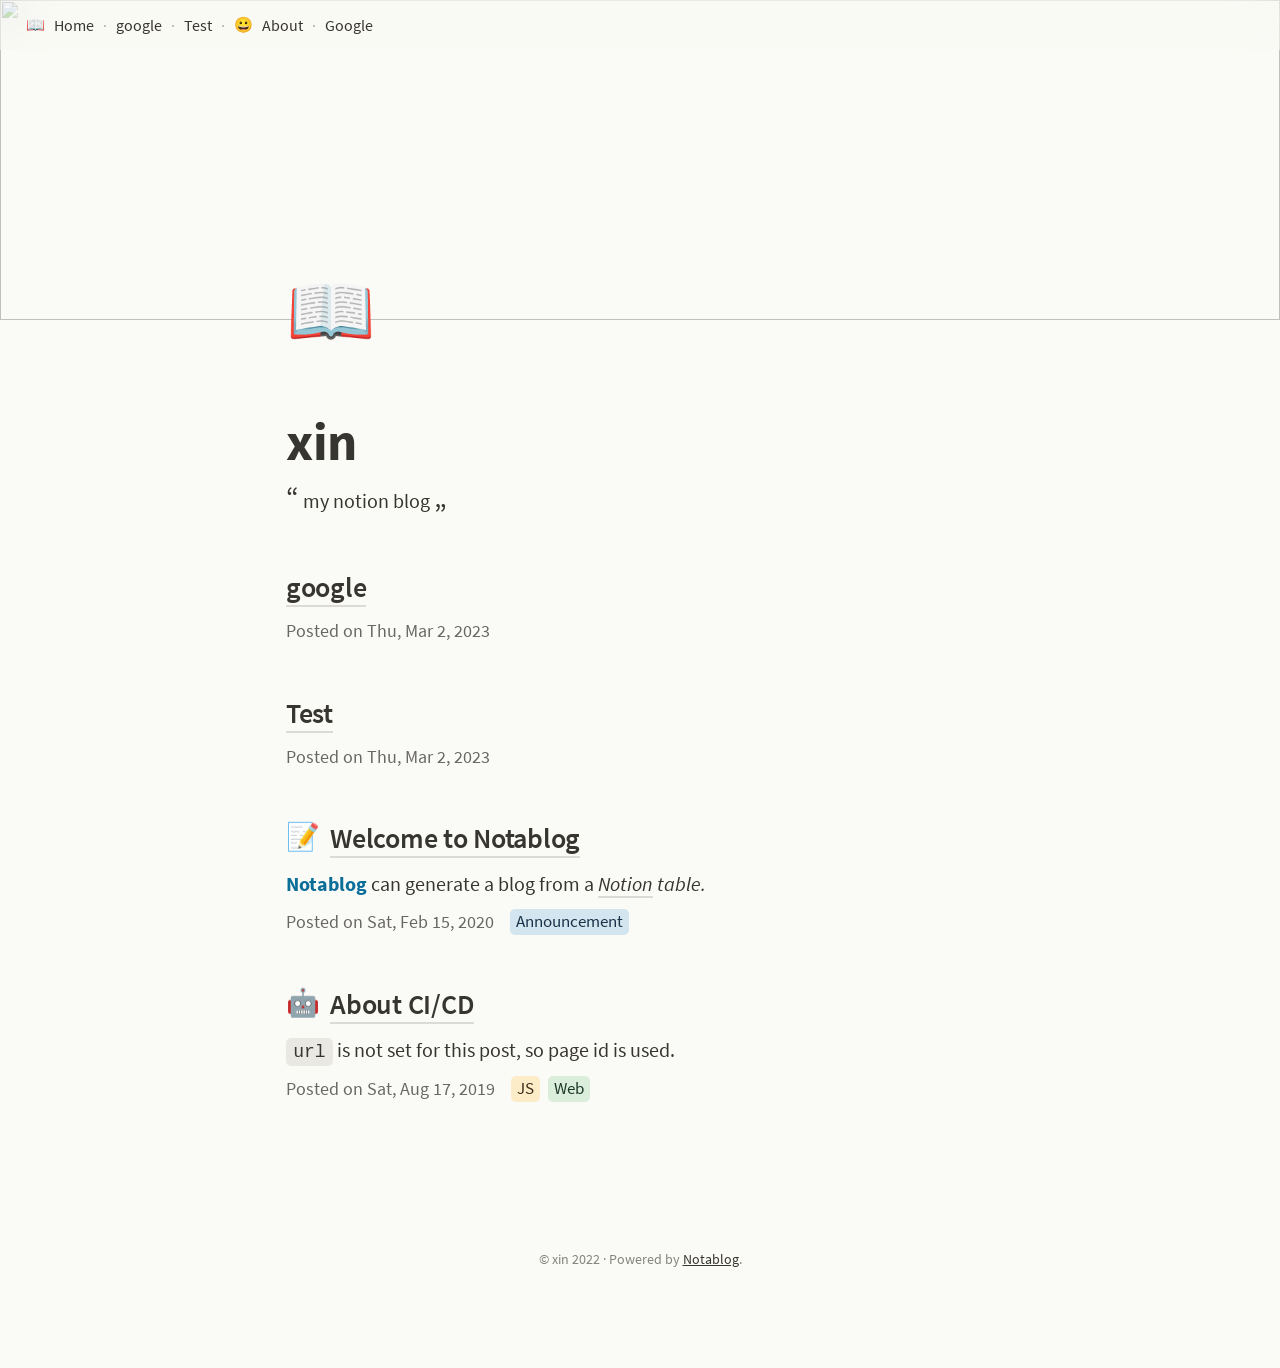
==== index.html @ 2f3b9743 "Deploying to doc from @ luoxin971/notion-blog@f6cb4834f6f0a64272f8cf58c972945c6e246089 🚀" ====
<!DOCTYPE html>
<html lang="en">

<head>
  <meta charset="utf-8">
<meta name="viewport" content="width=device-width, initial-scale=1.0">
<!-- iOS Safari -->
<meta name="apple-mobile-web-app-capable" content="yes">
<meta name="apple-mobile-web-app-status-bar-style" content="black-translucent">
<!-- Chrome, Firefox OS and Opera Status Bar Color -->
<meta name="theme-color" content="#FFFFFF">
<link rel="stylesheet" type="text/css" href="https://cdnjs.cloudflare.com/ajax/libs/KaTeX/0.11.1/katex.min.css">
<link rel="stylesheet" type="text/css"
  href="https://cdnjs.cloudflare.com/ajax/libs/prism/1.19.0/themes/prism.min.css">
<link rel="stylesheet" type="text/css" href="css/SourceSansPro.css">
<link rel="stylesheet" type="text/css" href="css/theme.css">
<link rel="stylesheet" type="text/css" href="css/notablog.css">
<!-- Favicon -->

  <link rel="shortcut icon" href="data:image/svg+xml,&lt;svg xmlns=%22http://www.w3.org/2000/svg%22 viewBox=%220 0 100 100%22&gt;&lt;text text-anchor=%22middle%22 dominant-baseline=%22middle%22 x=%2250%22 y=%2255%22 font-size=%2280%22&gt;📖&lt;/text&gt;&lt;/svg&gt;">

<style>
  :root {
    font-size: 20px;
  }
</style>
  <title>xin</title>
  <meta property="og:type" content="blog">
  <meta property="og:title" content="xin">
  
    <meta name="description" content="my notion blog">
    <meta property="og:description" content="my notion blog">
  
  
    <meta property="og:image" content="data:image/svg+xml,&lt;svg xmlns=%22http://www.w3.org/2000/svg%22 viewBox=%220 0 100 100%22&gt;&lt;text text-anchor=%22middle%22 dominant-baseline=%22middle%22 x=%2250%22 y=%2255%22 font-size=%2280%22&gt;📖&lt;/text&gt;&lt;/svg&gt;">
  
</head>

<body>
  <nav class="Navbar">
  <a href="index.html">
    <div class="Navbar__Btn">
      
        <span><img class="inline-img-icon" src="data:image/svg+xml,&lt;svg xmlns=%22http://www.w3.org/2000/svg%22 viewBox=%220 0 100 100%22&gt;&lt;text text-anchor=%22middle%22 dominant-baseline=%22middle%22 x=%2250%22 y=%2255%22 font-size=%2280%22&gt;📖&lt;/text&gt;&lt;/svg&gt;"></span>&nbsp;
      
      <span>Home</span>
    </div>
  </a>
  
    
      <span class="Navbar__Delim">&centerdot;</span>
      <a href="https:google.com.html">
        <div class="Navbar__Btn">
          
          <span>google</span>
        </div>
      </a>
    
  
    
      <span class="Navbar__Delim">&centerdot;</span>
      <a href="abc.html">
        <div class="Navbar__Btn">
          
          <span>Test</span>
        </div>
      </a>
    
  
    
  
    
  
    
      <span class="Navbar__Delim">&centerdot;</span>
      <a href="about.html">
        <div class="Navbar__Btn">
          
            <span><img class="inline-img-icon" src="data:image/svg+xml,&lt;svg xmlns=%22http://www.w3.org/2000/svg%22 viewBox=%220 0 100 100%22&gt;&lt;text text-anchor=%22middle%22 dominant-baseline=%22middle%22 x=%2250%22 y=%2255%22 font-size=%2280%22&gt;😀&lt;/text&gt;&lt;/svg&gt;"></span>&nbsp;
          
          <span>About</span>
        </div>
      </a>
    
  
    
  
  <span class="Navbar__Delim">&centerdot;</span>
  <a href="https://google.com">
    <div class="Navbar__Btn">
      <span>Google</span>
    </div>
  </a>
  
    
  
    
  
    
  
    
  
    
  
    
  
</nav>

  <header class="Header">
    
      <div class="Header__Cover">
        <img src="https://www.notion.so/images/page-cover/solid_beige.png">
      </div>
    
    <div class="Header__Spacer ">
    </div>
    
      <div class="Header__Icon">
        <span><img class="inline-img-icon" src="data:image/svg+xml,&lt;svg xmlns=%22http://www.w3.org/2000/svg%22 viewBox=%220 0 100 100%22&gt;&lt;text text-anchor=%22middle%22 dominant-baseline=%22middle%22 x=%2250%22 y=%2255%22 font-size=%2280%22&gt;📖&lt;/text&gt;&lt;/svg&gt;"></span>
      </div>
    
    <h1 class="Header__Title">xin</h1>
    
      <div class="Header__Desc">
        <span class="Header__DescBigQuoteMark">&ldquo;</span>
        <span class="SemanticStringArray"><span class="SemanticString">my notion blog</span></span>
        <span class="Header__DescBigQuoteMark">&bdquo;</span>
      </div>
    
  </header>
  <article class="ArticleList">

  <article class="Article">
    <h3 class="Article__Title">
      
      <a href="https:google.com.html">
        google
      </a>
    </h3>
    
    <div class="DateTagBar">
      
        <span class="DateTagBar__Item DateTagBar__Date">Posted on Thu, Mar 2, 2023</span>
      
      
    </div>
  </article>

  <article class="Article">
    <h3 class="Article__Title">
      
      <a href="abc.html">
        Test
      </a>
    </h3>
    
    <div class="DateTagBar">
      
        <span class="DateTagBar__Item DateTagBar__Date">Posted on Thu, Mar 2, 2023</span>
      
      
    </div>
  </article>

  <article class="Article">
    <h3 class="Article__Title">
      
        <span><img class="inline-img-icon" src="data:image/svg+xml,&lt;svg xmlns=%22http://www.w3.org/2000/svg%22 viewBox=%220 0 100 100%22&gt;&lt;text text-anchor=%22middle%22 dominant-baseline=%22middle%22 x=%2250%22 y=%2255%22 font-size=%2280%22&gt;📝&lt;/text&gt;&lt;/svg&gt;"></span>
      
      <a href="welcome.html">
        Welcome to Notablog
      </a>
    </h3>
    
      <p class="Article__Desc">
        <span class="SemanticStringArray"><span class="SemanticString"><mark class="SemanticString__Fragment SemanticString__Fragment--HighlightedColor SemanticString__Fragment--ColorBlue"><strong class="SemanticString__Fragment SemanticString__Fragment--Bold">Notablog</strong></mark></span><span class="SemanticString"> can generate a blog from a </span><span class="SemanticString"><a class="SemanticString__Fragment SemanticString__Fragment--Link" href="https://www.notion.so/"><em class="SemanticString__Fragment SemanticString__Fragment--Italic">Notion</em></a></span><span class="SemanticString"><em class="SemanticString__Fragment SemanticString__Fragment--Italic"> table.</em></span></span>
      </p>
    
    <div class="DateTagBar">
      
        <span class="DateTagBar__Item DateTagBar__Date">Posted on Sat, Feb 15, 2020</span>
      
      
        <span class="DateTagBar__Item DateTagBar__Tag DateTagBar__Tag--blue">
          <a href="tag/Announcement.html">Announcement</a>
        </span>
      
    </div>
  </article>

  <article class="Article">
    <h3 class="Article__Title">
      
        <span><img class="inline-img-icon" src="data:image/svg+xml,&lt;svg xmlns=%22http://www.w3.org/2000/svg%22 viewBox=%220 0 100 100%22&gt;&lt;text text-anchor=%22middle%22 dominant-baseline=%22middle%22 x=%2250%22 y=%2255%22 font-size=%2280%22&gt;🤖&lt;/text&gt;&lt;/svg&gt;"></span>
      
      <a href="about-ci-cd-9605d4.html">
        About CI/CD
      </a>
    </h3>
    
      <p class="Article__Desc">
        <span class="SemanticStringArray"><span class="SemanticString"><code class="SemanticString__Fragment SemanticString__Fragment--Code">url</code></span><span class="SemanticString"> is not set for this post, so page id is used.</span></span>
      </p>
    
    <div class="DateTagBar">
      
        <span class="DateTagBar__Item DateTagBar__Date">Posted on Sat, Aug 17, 2019</span>
      
      
        <span class="DateTagBar__Item DateTagBar__Tag DateTagBar__Tag--yellow">
          <a href="tag/JS.html">JS</a>
        </span>
      
        <span class="DateTagBar__Item DateTagBar__Tag DateTagBar__Tag--green">
          <a href="tag/Web.html">Web</a>
        </span>
      
    </div>
  </article>

</article>
  <footer class="Footer">
  <div>&copy; xin 2022</div>
  <div>&centerdot;</div>
  <div>Powered by <a href="https://github.com/dragonman225/notablog" target="_blank"
      rel="noopener noreferrer">Notablog</a>.
  </div>
</footer>
</body>

</html>
---- css/SourceSansPro.css ----
/* source-sans-pro-regular - latin */
@font-face {
  font-family: 'Source Sans Pro';
  font-style: normal;
  font-weight: 400;
  src: local('Source Sans Pro Regular'), local('SourceSansPro-Regular'),
       url('../fonts/source-sans-pro-v13-latin-regular.woff2') format('woff2'), /* Chrome 26+, Opera 23+, Firefox 39+ */
       url('../fonts/source-sans-pro-v13-latin-regular.woff') format('woff'); /* Chrome 6+, Firefox 3.6+, IE 9+, Safari 5.1+ */
}
/* source-sans-pro-600 - latin */
@font-face {
  font-family: 'Source Sans Pro';
  font-style: normal;
  font-weight: 600;
  src: local('Source Sans Pro SemiBold'), local('SourceSansPro-SemiBold'),
       url('../fonts/source-sans-pro-v13-latin-600.woff2') format('woff2'), /* Chrome 26+, Opera 23+, Firefox 39+ */
       url('../fonts/source-sans-pro-v13-latin-600.woff') format('woff'); /* Chrome 6+, Firefox 3.6+, IE 9+, Safari 5.1+ */
}
/* source-sans-pro-600italic - latin */
@font-face {
  font-family: 'Source Sans Pro';
  font-style: italic;
  font-weight: 600;
  src: local('Source Sans Pro SemiBold Italic'), local('SourceSansPro-SemiBoldItalic'),
       url('../fonts/source-sans-pro-v13-latin-600italic.woff2') format('woff2'), /* Chrome 26+, Opera 23+, Firefox 39+ */
       url('../fonts/source-sans-pro-v13-latin-600italic.woff') format('woff'); /* Chrome 6+, Firefox 3.6+, IE 9+, Safari 5.1+ */
}
/* source-sans-pro-italic - latin */
@font-face {
  font-family: 'Source Sans Pro';
  font-style: italic;
  font-weight: 400;
  src: local('Source Sans Pro Italic'), local('SourceSansPro-Italic'),
       url('../fonts/source-sans-pro-v13-latin-italic.woff2') format('woff2'), /* Chrome 26+, Opera 23+, Firefox 39+ */
       url('../fonts/source-sans-pro-v13-latin-italic.woff') format('woff'); /* Chrome 6+, Firefox 3.6+, IE 9+, Safari 5.1+ */
}
/* source-sans-pro-700 - latin */
@font-face {
  font-family: 'Source Sans Pro';
  font-style: normal;
  font-weight: 700;
  src: local('Source Sans Pro Bold'), local('SourceSansPro-Bold'),
       url('../fonts/source-sans-pro-v13-latin-700.woff2') format('woff2'), /* Chrome 26+, Opera 23+, Firefox 39+ */
       url('../fonts/source-sans-pro-v13-latin-700.woff') format('woff'); /* Chrome 6+, Firefox 3.6+, IE 9+, Safari 5.1+ */
}
/* source-sans-pro-700italic - latin */
@font-face {
  font-family: 'Source Sans Pro';
  font-style: italic;
  font-weight: 700;
  src: local('Source Sans Pro Bold Italic'), local('SourceSansPro-BoldItalic'),
       url('../fonts/source-sans-pro-v13-latin-700italic.woff2') format('woff2'), /* Chrome 26+, Opera 23+, Firefox 39+ */
       url('../fonts/source-sans-pro-v13-latin-700italic.woff') format('woff'); /* Chrome 6+, Firefox 3.6+, IE 9+, Safari 5.1+ */
}
---- css/theme.css ----
/* Primitives */

* {
  box-sizing: border-box;
}

*::selection {
  background: rgba(45, 170, 219, 0.3);
}

:root {
  --color-text-default: rgb(55, 53, 47);
  --color-text-default-light: rgba(55, 53, 47, 0.6);
  --color-text-gray: rgb(155, 154, 151);
  --color-text-brown: rgb(100, 71, 58);
  --color-text-orange: rgb(217, 115, 13);
  --color-text-yellow: rgb(223, 171, 1);
  --color-text-green: rgb(15, 123, 108);
  --color-text-blue: rgb(11, 110, 153);
  --color-text-purple: rgb(105, 64, 165);
  --color-text-pink: rgb(173, 26, 114);
  --color-text-red: rgb(224, 62, 62);
  --color-bg-default: rgb(255, 255, 255);
  --color-bg-gray: rgb(235, 236, 237);
  --color-bg-gray-light: rgba(235, 236, 237, 0.3);
  --color-bg-brown: rgb(233, 229, 227);
  --color-bg-brown-light: rgba(233, 229, 227, 0.3);
  --color-bg-orange: rgb(250, 235, 221);
  --color-bg-orange-light: rgba(250, 235, 221, 0.3);
  --color-bg-yellow: rgb(251, 243, 219);
  --color-bg-yellow-light: rgba(251, 243, 219, 0.3);
  --color-bg-green: rgb(221, 237, 234);
  --color-bg-green-light: rgba(221, 237, 234, 0.3);
  --color-bg-blue: rgb(221, 235, 241);
  --color-bg-blue-light: rgba(221, 235, 241, 0.3);
  --color-bg-purple: rgb(234, 228, 242);
  --color-bg-purple-light: rgba(234, 228, 242, 0.3);
  --color-bg-pink: rgb(244, 223, 235);
  --color-bg-pink-light: rgba(244, 223, 235, 0.3);
  --color-bg-red: rgb(251, 228, 228);
  --color-bg-red-light: rgba(251, 228, 228, 0.3);
  --color-pill-default: rgba(206, 205, 202, 0.5);
  --color-pill-gray: rgba(155, 154, 151, 0.4);
  --color-pill-brown: rgba(140, 46, 0, 0.2);
  --color-pill-orange: rgba(245, 93, 0, 0.2);
  --color-pill-yellow: rgba(233, 168, 0, 0.2);
  --color-pill-green: rgba(0, 135, 107, 0.2);
  --color-pill-blue: rgba(0, 120, 223, 0.2);
  --color-pill-purple: rgba(103, 36, 222, 0.2);
  --color-pill-pink: rgba(221, 0, 129, 0.2);
  --color-pill-red: rgba(255, 0, 26, 0.2);
  --color-ui-hover-bg: rgba(55, 53, 47, 0.08);
  --column-spacing: 46px;
}

body {
  color: var(--color-text-default);
  fill: currentColor;
  font-family: 'Source Sans Pro', -apple-system, 'BlinkMacSystemFont',
    'Segoe UI', 'Roboto', 'Helvetica Neue', 'Arial', 'Noto Sans', sans-serif,
    'Apple Color Emoji', 'Segoe UI Emoji', 'Segoe UI Symbol', 'Noto Color Emoji';
  margin: 0;
}

code {
  /* Use monospace before Courier so font looks better on Android Chrome. */
  font-family: 'SFMono-Regular', Consolas, 'Liberation Mono', Menlo, monospace,
    Courier;
}

p {
  margin: 0;
}

/* Anchor */

.Anchor {
  color: inherit;
  text-decoration: none;
  padding-right: 4px;
  margin-left: -20px;
  visibility: hidden;
}

/* Audio */

.Audio {
  width: 100%;
}

/* Bookmark */

.Bookmark {
  margin: 4px 0;
  border: 1px solid rgba(55, 53, 47, 0.16);
  border-radius: 5px;
  padding: 12px 14px 14px;
  transition: background 120ms ease-in 0s;
}

.Bookmark:hover {
  background: var(--color-ui-hover-bg);
}

.Bookmark > a {
  color: inherit;
  text-decoration: none;
}

.Bookmark__Title {
  margin: 0;
  margin-bottom: 2px;
  font-size: 0.875rem;
  font-weight: normal;
  white-space: nowrap;
  overflow: hidden;
  text-overflow: ellipsis;
}

.Bookmark__Desc {
  margin: 0;
  font-size: 0.75rem;
  line-height: 1rem;
  opacity: 0.6;
  height: 2rem;
  overflow: hidden;
}

.Bookmark__Link {
  margin: 0;
  margin-top: 6px;
  font-size: 0.75rem;
  line-height: 1rem;
  white-space: nowrap;
  overflow: hidden;
  text-overflow: ellipsis;
}

/* BulletedList */

.BulletedListWrapper {
  margin: 2px 0;
  padding-left: calc(1.5em + 4px);
  line-height: 1.5;
  list-style-type: disc;
}

.BulletedList {
  margin: 2px 0;
  padding-top: 3px;
  padding-bottom: 3px;
}

/* Callout */

.Callout {
  display: flex;
  border-radius: 5px;
  padding: 16px 16px 16px 12px;
  margin: 4px 0;
  background: var(--color-bg-gray-light);
}

.Callout__Icon {
  width: 1.5em;
  line-height: 1.5em;
}

.Callout__Content {
  margin-left: 8px;
}

/* Code */

pre.Code {
  border-radius: 5px;
  background-color: rgb(247, 246, 243);
  margin: 10px 0;
  padding: 26px 16px;
  overflow: auto;
}

pre.Code code {
  background-color: rgb(247, 246, 243);
  color: rgb(55, 53, 47);
  font-size: 0.9em;
  line-height: 1.4;
  padding: 0;
  word-wrap: break-word;
  tab-size: 2;
}

.Code.Code--NoWrap .SemanticString {
  white-space: pre;
}

/* Collection */

.CollectionInline > h3 {
  line-height: 1.75;
  font-size: 1.25rem;
  font-weight: 700;
  margin-top: 0.5rem;
  margin-bottom: 1px;
  padding: 3px 2px;
}

.CollectionInline > h3:hover > .Anchor {
  visibility: visible;
}

.Table {
  overflow-x: auto;
}

.Table > table {
  width: 100%;
  font-size: 0.875rem;
  /* No double border */
  border-collapse: collapse;
  /* Force the table respects widths set on <th> */
  table-layout: fixed;
  /* Make space between table and scrollbar */
  margin-bottom: 10px;
}

.Table > table td,
.Table > table th {
  /* For <th> and unknown <td> */
  padding: 0 8px;
  height: 2rem;
  border: 1px solid rgba(55, 53, 47, 0.09);
  overflow: hidden;
  word-break: break-word;
}

.Table > table td:first-child,
.Table > table th:first-child {
  border-left: none;
}

.Table > table td:last-child,
.Table > table th:last-child {
  border-right: none;
}

.Table > table th {
  text-align: left;
  font-weight: normal;
  color: var(--color-text-default-light);
  /* Default width, which may be overridden by inline style attr. */
  width: 200px;
}

.Table__CellTitle > a {
  color: inherit;
  text-decoration: none;
  border-bottom: 2px solid hsl(45, 8%, 85%);
}

.Table__CellTitle > a:hover {
  border-bottom: 2px solid hsl(45, 8%, 55%);
}

.Table__CellText {
  padding: 6px 8px;
  line-height: 1.5;
}

.Table__CellSelect {
  /* 3px + 3px (margin of span) = 6px (desired) */
  padding: 3px 8px;
}

.Table__CellCheckbox {
  padding: 6px 8px;
}

.Table__CellCheckbox > div {
  display: flex;
  align-items: center;
  justify-content: center;
  width: 1rem;
  height: 1rem;
}

.Table__CellCheckbox--No svg {
  width: 100%;
  height: 100%;
  display: block;
  flex-shrink: 0;
  backface-visibility: hidden;
}

.Table__CellCheckbox--Yes svg {
  width: 12px;
  height: 12px;
  display: block;
  fill: white;
  flex-shrink: 0;
  backface-visibility: hidden;
}

.Gallery {
  display: grid;
  grid-template-columns: repeat(auto-fill, minmax(260px, 1fr));
  grid-auto-rows: 1fr;
  gap: 16px;
  border-top: 1px solid rgba(55, 53, 47, 0.16);
  padding-top: 16px;
  padding-bottom: 4px;
}

.Gallery__Item {
  box-shadow: rgba(15, 15, 15, 0.1) 0px 0px 0px 1px,
    rgba(15, 15, 15, 0.1) 0px 2px 4px;
  border-radius: 5px;
  transition: background 120ms ease-in 0s;
  position: relative;
  /* 10:7 */
  /* padding-top: 70%; */
}

.Gallery__Item:hover {
  background: rgba(55, 53, 47, 0.03);
}

.Gallery__Item > a {
  color: inherit;
  text-decoration: none;
}

/* .Gallery__Item>a>div {
  position: absolute;
  top: 0;
  right: 0;
  bottom: 0;
  left: 0;
} */

/* This is the key to make the layout robust. */

/* .Gallery__Item>a>div>div {
  grid-item-title has padding-top 8px, padding-bottom 10px, and its line-height.
     Since we can not get line-height with CSS, so just assign a large enough value. 
  height: calc(100% - 18px - 2rem);
} */

.Gallery__Item__Cover {
  box-shadow: rgba(55, 53, 47, 0.09) 0px -1px 0px 0px inset;
  height: 200px;
}

.Gallery__Item__Cover > img {
  width: 100%;
  height: 100%;
  max-height: 200px;
  border-radius: 5px 5px 0 0;
  object-fit: cover;
  object-position: center 50%;
  padding-bottom: 1px;
}

.Gallery__Item__Cover--Contain > img {
  object-fit: contain;
}

.Gallery__Item__Title {
  padding: 8px 10px 6px;
  overflow: hidden;
  text-overflow: ellipsis;
}

.Gallery__Item__Title .SemanticString {
  white-space: nowrap;
}

.Gallery__Item__Property {
  display: flex;
  align-items: center;
  font-size: 0.75rem;
  height: 1.5rem;
  white-space: nowrap;
  overflow: hidden;
  padding: 0px 10px;
}

.Gallery__Item__Property:last-child {
  margin-bottom: 10px;
}

.Gallery__Item__PropertyText .SemanticString {
  white-space: nowrap;
}

@supports not (display: grid) {
  .Gallery__Item {
    margin-top: 16px;
  }
}

/* ColorfulBlock */

.ColorfulBlock--ColorDefault {
  color: var(--color-text-default);
}

.ColorfulBlock--ColorGray {
  color: var(--color-text-gray);
}

.ColorfulBlock--ColorBrown {
  color: var(--color-text-brown);
}

.ColorfulBlock--ColorOrange {
  color: var(--color-text-orange);
}

.ColorfulBlock--ColorYellow {
  color: var(--color-text-yellow);
}

.ColorfulBlock--ColorGreen {
  color: var(--color-text-green);
}

.ColorfulBlock--ColorBlue {
  color: var(--color-text-blue);
}

.ColorfulBlock--ColorPurple {
  color: var(--color-text-purple);
}

.ColorfulBlock--ColorPink {
  color: var(--color-text-pink);
}

.ColorfulBlock--ColorRed {
  color: var(--color-text-red);
}

.ColorfulBlock--BgDefault {
  background: var(--color-bg-default);
}

.ColorfulBlock--BgGray {
  background: var(--color-bg-gray);
}

.ColorfulBlock--BgBrown {
  background: var(--color-bg-brown);
}

.ColorfulBlock--BgOrange {
  background: var(--color-bg-orange);
}

.ColorfulBlock--BgYellow {
  background: var(--color-bg-yellow);
}

.ColorfulBlock--BgGreen {
  background: var(--color-bg-green);
}

.ColorfulBlock--BgBlue {
  background: var(--color-bg-blue);
}

.ColorfulBlock--BgPurple {
  background: var(--color-bg-purple);
}

.ColorfulBlock--BgPink {
  background: var(--color-bg-pink);
}

.ColorfulBlock--BgRed {
  background: var(--color-bg-red);
}

/* ColumnList */

.ColumnList {
  display: flex;
  flex-wrap: wrap;
}

.Column {
  padding: 12px 0;
  word-break: break-word;
}

.Column:not(:first-child) {
  margin-left: var(--column-spacing);
}

@media only screen and (max-width: 680px) {
  .Column {
    width: 100% !important;
    margin-left: 0 !important;
  }
}

/* Divider */

.Divider {
  width: 100%;
  border: 1px solid rgba(55, 53, 47, 0.09);
}

.Divider2 {
  width: 100%;
  height: calc(1.5rem + 10px);
  color: #1f2225;
  background-image: linear-gradient(
    to right,
    rgb(31, 34, 37) 25%,
    rgb(255, 255, 255) 0%
  );
  background-position: left center;
  background-size: 6px 1px;
  background-repeat: repeat-x;
}

/* Embed */

.Embed__Content {
  display: flex;
}

.Embed__Caption {
  padding: 6px 2px;
  color: var(--color-text-default-light);
  font-size: 0.875em;
}

.Embed__ResponsiveContainer {
  position: relative;
  min-height: 100px;
  height: 0;
  margin: 0 auto;
}

.Embed__ResponsiveContainer > iframe {
  position: absolute;
  left: 0px;
  top: 0px;
  width: 100%;
  height: 100%;
  border: none;
  border-radius: 1px;
  pointer-events: auto;
  background-color: rgb(247, 246, 245);
}

/* Equation */

.Equation {
  margin: 4px 0;
  padding: 4px 8px;
}

/* File */

.File {
  color: inherit;
  text-decoration: none;
}

.File > div {
  display: flex;
  padding: 5px 0;
  margin: 2px 0;
  border-radius: 5px;
  transition: background 120ms ease-in 0s;
}

.File > div:hover {
  background: var(--color-ui-hover-bg);
}

.File__Icon {
  margin-left: 2px;
  margin-right: 4px;
  width: 1.5em;
  text-align: center;
}

.File__Title {
  line-height: 1.5;
}

.File__Size {
  margin-left: 6px;
  color: var(--color-text-default-light);
  font-size: 0.75em;
}

/* Heading */

.Heading {
  margin-bottom: 1px;
  padding: 3px 2px;
}

/* Font-related CSS should be applied on ".SemanticString". */
.Heading .SemanticString {
  font-weight: 600;
  letter-spacing: -0.01em;
}

.Heading:hover > .Anchor {
  visibility: visible;
}

.Heading--1 .SemanticString {
  font-size: 2.0625rem;
  line-height: 1.515;
}

.Heading--2 {
  margin-top: 1rem;
}

.Heading--2 .SemanticString {
  font-size: 1.625rem;
  line-height: 1.538;
}

.Heading--3 {
  margin-top: 0.5rem;
}

.Heading--3 .SemanticString {
  font-size: 1.25rem;
  line-height: 1.55;
}

.Heading--4 .SemanticString {
  font-size: 1rem;
  line-height: 1.563;
}

.Heading--5 .SemanticString {
  font-size: 0.8125rem;
  line-height: 1.615;
  color: #888;
}

.Column > .Heading:first-child {
  margin-top: 2px;
}

/* Icon */

.Icon {
  /* For emoji */
  text-align: center;
  /* For image */
  border-radius: 3px;
}

/* Image */

.Image {
  margin-top: 0.5em;
  margin-bottom: 0.5em;
  align-self: center;
}

.Image--FullWidth {
  width: calc(100vw - 15px);
}

.Image--Normal,
.Image--PageWidth {
  max-width: 100%;
}

.Image--Normal {
  text-align: center;
}

.Image--PageWidth {
  width: 100%;
}

.Image > figure {
  margin: 0;
}

.Image > figure > figcaption {
  color: var(--color-text-default-light);
  font-size: 0.875rem;
  text-align: left;
}

.Image--FullWidth > figure img {
  /* 15px is scrollbar */
  width: calc(100vw - 15px);
  object-fit: cover;
}

.Image--FullWidth > figure > figcaption {
  padding: 6px 26px;
}

.Image--Normal > figure img,
.Image--PageWidth > figure img {
  max-width: 100%;
  object-fit: contain;
}

.Image--Normal > figure > figcaption,
.Image--PageWidth > figure > figcaption {
  padding: 6px 2px;
}

/* NumberedList */

.NumberedListWrapper {
  margin: 2px 0;
  padding-left: calc(1.5em + 4px);
  line-height: 1.5;
}

.NumberedList {
  margin: 2px 0;
  padding-top: 3px;
  padding-bottom: 3px;
}

/* Page */

.PageRoot {
  display: flex;
  flex-direction: column;
}

.PageRoot--FullWidth {
  width: 100%;
}

.Page {
  color: inherit;
  text-decoration: none;
}

.Page > div {
  display: flex;
  padding: 3px 0;
  margin: 2px 0;
  border-radius: 5px;
  transition: background 120ms ease-in 0s;
}

.Page > div:hover {
  background: var(--color-ui-hover-bg);
}

.Page__Icon {
  display: flex;
  align-items: center;
  justify-content: center;
  width: 1.5em;
  margin-left: 2px;
  margin-right: 4px;
}

.Page__Title .SemanticStringArray {
  border-bottom: 1px solid rgba(55, 53, 47, 0.16);
}

/* PDF */

.PDF__Content {
  text-align: center;
}

.PDF__Content > embed {
  max-width: 100%;
}

.PDF__Caption {
  padding: 6px 2px;
  color: var(--color-text-default-light);
  font-size: 0.875em;
}

/* Pill */

.Pill {
  padding: 0 6px;
  border-radius: 3px;
  white-space: nowrap;
  display: inline-block;
  /* margin of inline-block does not collapse */
  margin: 3px 0;
  margin-right: 6px;
}

.Pill--ColorDefault {
  background: var(--color-pill-default);
}

.Pill--ColorGray {
  background: var(--color-pill-gray);
}

.Pill--ColorBrown {
  background: var(--color-pill-brown);
}

.Pill--ColorOrange {
  background: var(--color-pill-orange);
}

.Pill--ColorYellow {
  background: var(--color-pill-yellow);
}

.Pill--ColorGreen {
  background: var(--color-pill-green);
}

.Pill--ColorBlue {
  background: var(--color-pill-blue);
}

.Pill--ColorPurple {
  background: var(--color-pill-purple);
}

.Pill--ColorPink {
  background: var(--color-pill-pink);
}

.Pill--ColorRed {
  background: var(--color-pill-red);
}

/* Quote */

.Quote {
  background: var(--color-bg-gray-light);
  border-left: 5px solid currentcolor;
  border-radius: 5px;
  margin: 0.5rem 0;
  padding: 0.5em 0.9em;
  font-size: 1.2em;
}

/* SemanticStringArray */

.SemanticString {
  line-height: 1.5;
  white-space: pre-wrap;
  word-break: break-word;
}

.SemanticString__Fragment--Link,
.SemanticString__Fragment--Resource > a {
  color: inherit;
  text-decoration: none;
  border-bottom: 2px solid hsl(45, 8%, 85%);
}

.SemanticString__Fragment--Link:hover,
.SemanticString__Fragment--Resource > a:hover {
  border-bottom: 2px solid hsl(45, 8%, 55%);
}

.SemanticString__Fragment--Code {
  border-radius: 5px;
  background-color: rgba(135, 131, 120, 0.15);
  font-size: 0.9em;
  padding: 0.2em 0.4em;
  word-break: break-word;
}

.SemanticString__Fragment--HighlightedBg,
.SemanticString__Fragment--HighlightedColor {
  background-color: inherit;
}

/* Code in highlighted should use the highlight background or color. */

.SemanticString__Fragment--HighlightedBg .SemanticString__Fragment--Code {
  background-color: inherit;
}

.SemanticString__Fragment--HighlightedColor .SemanticString__Fragment--Code {
  color: inherit;
}

.SemanticString__Fragment--ColorDefault {
  color: var(--color-text-default);
}

.SemanticString__Fragment--ColorGray {
  color: var(--color-text-gray);
}

.SemanticString__Fragment--ColorBrown {
  color: var(--color-text-brown);
}

.SemanticString__Fragment--ColorOrange {
  color: var(--color-text-orange);
}

.SemanticString__Fragment--ColorYellow {
  color: var(--color-text-yellow);
}

.SemanticString__Fragment--ColorGreen {
  color: var(--color-text-green);
}

.SemanticString__Fragment--ColorBlue {
  color: var(--color-text-blue);
}

.SemanticString__Fragment--ColorPurple {
  color: var(--color-text-purple);
}

.SemanticString__Fragment--ColorPink {
  color: var(--color-text-pink);
}

.SemanticString__Fragment--ColorRed {
  color: var(--color-text-red);
}

.SemanticString__Fragment--BgDefault {
  background: var(--color-bg-default);
}

.SemanticString__Fragment--BgGray {
  background: var(--color-bg-gray);
}

.SemanticString__Fragment--BgBrown {
  background: var(--color-bg-brown);
}

.SemanticString__Fragment--BgOrange {
  background: var(--color-bg-orange);
}

.SemanticString__Fragment--BgYellow {
  background: var(--color-bg-yellow);
}

.SemanticString__Fragment--BgGreen {
  background: var(--color-bg-green);
}

.SemanticString__Fragment--BgBlue {
  background: var(--color-bg-blue);
}

.SemanticString__Fragment--BgPurple {
  background: var(--color-bg-purple);
}

.SemanticString__Fragment--BgPink {
  background: var(--color-bg-pink);
}

.SemanticString__Fragment--BgRed {
  background: var(--color-bg-red);
}

.SemanticString__Fragment--Commented {
  background: rgba(255, 212, 0, 0.14);
  border-bottom: 2px solid rgb(255, 212, 0);
}

.SemanticString__Fragment--Individual,
.SemanticString__Fragment--Resource,
.SemanticString__Fragment--Date {
  color: var(--color-text-default-light);
}

/* TableOfContents */

.TableOfContents {
  margin: 4px 0;
  padding: 5px;
  border-radius: 5px;
  font-size: 0.875rem;
}

.TableOfContents__Item {
  list-style-type: none;
  transition: background 120ms ease-in 0s;
  border-radius: 5px;
}

.TableOfContents__Item:hover {
  background: var(--color-ui-hover-bg);
}

.TableOfContents__Item > a {
  color: inherit;
  text-decoration: none;
}

.TableOfContents__Item > a > div {
  padding: 4.5px 2px;
}

.TableOfContents__Item .SemanticStringArray {
  border-bottom: 1px solid rgba(55, 53, 47, 0.16);
}

/* Text */

.Text {
  min-height: calc(1.5rem + 10px);
}

.Text__Content {
  padding: 3px 2px;
  margin: 2px 0;
}

.Text__Children {
  margin-left: 1.5em;
}

/* ToDo */

.ToDo__Content {
  display: flex;
  padding: 3px 0;
  margin: 2px 0;
  line-height: 1.5;
}

.ToDo__Icon {
  display: flex;
  align-items: center;
  justify-content: center;
  height: 1.5em;
  width: 1.5em;
  margin-left: 2px;
  margin-right: 4px;
  flex-shrink: 0;
}

.ToDo__Title--done {
  opacity: 0.375;
}

.ToDo__Children {
  margin-left: calc(1.5em + 6px);
}

.IconCheckboxChecked {
  display: flex;
  align-items: center;
  justify-content: center;
  width: 1em;
  height: 1em;
  background: rgb(46, 170, 220);
}

.IconCheckboxChecked > svg {
  width: 0.75em;
  height: 0.75em;
  fill: white;
}

.IconCheckboxUnchecked {
  display: flex;
}

.IconCheckboxUnchecked > svg {
  width: 1em;
  height: 1em;
  fill: inherit;
}

/**
 * Toggle
 * Ref. https://developer.mozilla.org/en-US/docs/Web/HTML/Element/details
 */

.Toggle {
  margin: 2px 0;
}

.Toggle__Summary {
  padding: 3px 0;
  cursor: pointer;
  list-style: none;
  display: flex;
}

.Toggle__Summary::-webkit-details-marker {
  display: none;
}

.Toggle__Summary:focus {
  outline: none;
}

.Toggle__Summary::before {
  /* If we don't specify "content", this element doesn't show. */
  content: '';
  /* Prevent this element shrink when content is long. */
  flex: 0 0 1.25rem;
  border-radius: 0.25rem;
  margin: 0.125rem 0.25rem;
  width: 1.25rem;
  height: 1.25rem;
  background-image: url("data:image/svg+xml,%3Csvg width='100%' height='100%' viewBox='0 0 20 20' fill='none' xmlns='http://www.w3.org/2000/svg'%3E%3Cpath d='M13.8 9.30718C14.1938 9.53454 14.3907 9.64822 14.4568 9.79663C14.5144 9.92609 14.5144 10.0739 11.4568 10.2034C14.3907 10.3518 14.1938 10.4655 13.8 10.6928L8.7 13.6373C8.3062 13.8647 8.10931 13.9783 7.94774 13.9614C7.80681 13.9466 7.67878 13.8726 7.59549 13.758C7.5 13.6266 7.5 13.3992 7.5 12.9445L7.5 7.05551C7.5 6.6008 7.5 6.37344 7.59549 6.24201C7.67878 6.12736 7.80681 6.05345 7.94774 6.03864C8.10931 6.02166 8.3062 6.13533 8.7 6.36269L13.8 9.30718Z' fill='black'/%3E%3C/svg%3E");
  background-repeat: no-repeat;
  transition: background-image 0.1s ease-in-out, transform 0.2s ease-in-out;
}

.Toggle--Empty > .Toggle__Summary::before {
  opacity: 0.5;
}

.Toggle[open] > .Toggle__Summary::before {
  transform: rotate(90deg);
}

.Toggle__Summary:hover::before {
  background-image: url("data:image/svg+xml,%3Csvg width='100%' height='100%' viewBox='0 0 20 20' fill='none' xmlns='http://www.w3.org/2000/svg'%3E%3Crect width='20' height='20' rx='5' fill='%2337352F' fill-opacity='0.08'/%3E%3Cpath d='M13.8 9.30718C14.1938 9.53454 14.3907 9.64822 14.4568 9.79663C14.5144 9.92608 14.5144 10.0739 14.4568 10.2034C14.3907 10.3518 14.1938 10.4655 13.8 10.6928L8.7 13.6373C8.3062 13.8647 8.10931 13.9783 7.94774 13.9614C7.80681 13.9466 7.67878 13.8726 7.59549 13.758C7.5 13.6266 7.5 13.3992 7.5 12.9445L7.5 7.05551C7.5 6.6008 7.5 6.37344 7.59549 6.24201C7.67878 6.12736 7.80681 6.05345 7.94774 6.03864C8.10931 6.02166 8.3062 6.13533 8.7 6.36269L13.8 9.30718Z' fill='black'/%3E%3C/svg%3E");
}

.Toggle__Content {
  padding-left: calc(1.5em + 4px);
}

/* Video */

.Video {
  margin-top: 0.5em;
  margin-bottom: 0.5em;
  align-self: center;
}

.Video__Content > video {
  max-width: 100%;
}

.Video__Caption {
  padding: 6px 2px;
  color: var(--color-text-default-light);
  font-size: 0.875em;
}
---- css/notablog.css ----
:root {
  --bg: rgb(250, 250, 246);
  --bg-blur: rgba(250, 250, 246, 0.4);
}

body {
  background: var(--bg);
}

/* Navbar */

.Navbar {
  display: flex;
  align-items: center;
  font-size: 16px;
  position: fixed;
  top: 0;
  left: 0;
  z-index: 999;
  width: 100%;
  height: 50px;
  padding: 10px 20px;
  /* Background blur stuff. */
  background-color: var(--bg-blur);
  -webkit-backdrop-filter: blur(20px);
  backdrop-filter: blur(20px);
  overflow-x: auto;
}

.Navbar a {
  color: inherit;
  text-decoration: none;
}

.Navbar a:last-child > .Navbar__Btn {
  /* .nav padding 20px */
  margin-right: 20px;
}

.Navbar__Btn {
  border-radius: 0.25rem;
  padding: 0 6px;
  line-height: 1.8125;
  transition: background 30ms ease-in-out 0s;
  /* For centering inline image */
  display: flex;
  align-items: center;
}

.Navbar__Btn:hover {
  background: rgba(55, 53, 47, 0.08);
}

.Navbar__Btn:active {
  background: rgba(55, 53, 47, 0.16);
}

.Navbar__Btn > span {
  white-space: nowrap;
}

.Navbar__Btn > span:not(:first-child) {
  margin-left: 6px;
}

.Navbar__Delim {
  margin: 0 3px;
  color: rgba(55, 53, 47, 0.4);
}

/* Common */

.Header,
.PageRoot,
.ArticleList {
  width: 900px;
  max-width: 100%;
  margin: 0px auto;
  padding: 0px 96px;
}

@media only screen and (max-width: 900px) {
  .Header,
  .PageRoot,
  .ArticleList {
    max-width: 87.5%;
    padding-left: 0px;
    padding-right: 0px;
  }
}

/* Header */

.Header a {
  color: inherit;
  text-decoration: none;
}

.Header__Cover {
  position: absolute;
  top: 0;
  right: 0;
  /* Firefox need this while Chrome doesn't. */
  left: 0;
  z-index: -1;
}

.Header__Cover > img {
  height: calc(30vh + 50px);
  width: 100%;
  object-fit: cover;
}

.Header__Spacer {
  margin-top: 30vh;
}

.Header__Spacer--NoCover {
  margin-top: calc(50px + 2.5rem);
}

.Header__Icon {
  line-height: 1.1;
  /* On Android Firefox, emoji can't be displayed if font-size > 77px. */
  font-size: 75px;
}

.Header__Title {
  margin-top: 2.5rem;
  margin-bottom: 0.25em;
  line-height: 1.2;
  font-size: 2.625rem;
  font-weight: 700;
  letter-spacing: -0.005em;
}

.Header > *:last-child {
  margin-bottom: 2.5rem;
}

.Header__DescBigQuoteMark {
  font-size: 1.5em;
  line-height: 0;
}

/* DateTagBar */

.DateTagBar {
  font-size: 0.9rem;
  line-height: 1.2;
  display: flex;
  flex-wrap: wrap;
}

.DateTagBar__Item {
  margin-right: 8px;
  margin-bottom: 8px;
  padding: 2px 6px;
  border-radius: 0.25rem;
}

.DateTagBar__Date {
  color: hsla(45, 2%, 40%, 1);
  padding-left: 0px;
  padding-right: 8px;
}

.DateTagBar__Tag {
  font-size: 0.85rem;
  white-space: nowrap;
}

.DateTagBar__Tag--default {
  color: rgb(50, 48, 44);
  background: rgba(227, 226, 224, 0.5);
}

.DateTagBar__Tag--gray {
  color: rgb(50, 48, 44);
  background: rgb(227, 226, 224);
}

.DateTagBar__Tag--brown {
  color: rgb(68, 42, 30);
  background: rgb(238, 224, 218);
}

.DateTagBar__Tag--orange {
  color: rgb(73, 41, 14);
  background: rgb(250, 222, 201);
}

.DateTagBar__Tag--yellow {
  color: rgb(64, 44, 27);
  background: rgb(253, 236, 200);
}

.DateTagBar__Tag--green {
  color: rgb(28, 56, 41);
  background: rgb(219, 237, 219);
}

.DateTagBar__Tag--blue {
  color: rgb(24, 51, 71);
  background: rgb(211, 229, 239);
}

.DateTagBar__Tag--purple {
  color: rgb(65, 36, 84);
  background: rgb(232, 222, 238);
}

.DateTagBar__Tag--pink {
  color: rgb(76, 35, 55);
  background: rgb(245, 224, 233);
}

.DateTagBar__Tag--red {
  color: rgb(93, 23, 21);
  background: rgb(255, 226, 221);
}

.DateTagBar__Tag > a {
  border: none;
}

/* Article */

.Article {
  margin: 2rem 0;
}

.Article a {
  color: inherit;
  text-decoration: none;
}

.Article__Title {
  margin: 0;
  padding-bottom: 0.5rem;
  line-height: 1.5;
  font-size: 1.4rem;
  font-weight: 600;
  letter-spacing: -0.01em;
}

.Article__Title > a {
  border-bottom: 2px solid hsl(45, 8%, 85%);
}

.Article__Title > a:not(:first-child) {
  margin-left: 5px;
}

.Article__Title > a:hover {
  border-bottom: 2px solid hsl(45, 8%, 55%);
}

.Article__Desc {
  padding-bottom: 0.5rem;
}

/* PageRoot (content body) */

.PageRoot {
  padding-bottom: 0;
  padding-top: 0;
}

/* Footer */

.Footer {
  display: flex;
  flex-wrap: wrap;
  align-items: center;
  justify-content: center;
  font-size: 14px;
  padding: 5rem 3rem;
  color: rgba(55, 53, 47, 0.6);
}

.Footer > div:nth-child(2) {
  margin: 0 3px;
}

.Footer a {
  color: rgba(55, 53, 47);
}

@media only screen and (max-width: 680px) {
  * {
    -webkit-tap-highlight-color: transparent;
  }
  .Navbar {
    box-shadow: rgba(15, 15, 15, 0.1) 0px 1px 0px, transparent 0px 0px 0px;
  }
  .Navbar__Btn {
    font-size: 14px;
  }
  .Header__Icon {
    font-size: 55px;
  }
  .Header__Cover > img {
    height: calc(30vh + 30px);
  }
}

@supports (not (backdrop-filter: blur(20px))) and
  (not (-webkit-backdrop-filter: blur(20px))) {
  .Navbar {
    background-color: var(--bg);
  }
}

.inline-img-icon {
  height: 1.2em;
  /* Setting width prevents content shifting after image loaded. */
  width: 1.2em;
  vertical-align: sub;
}
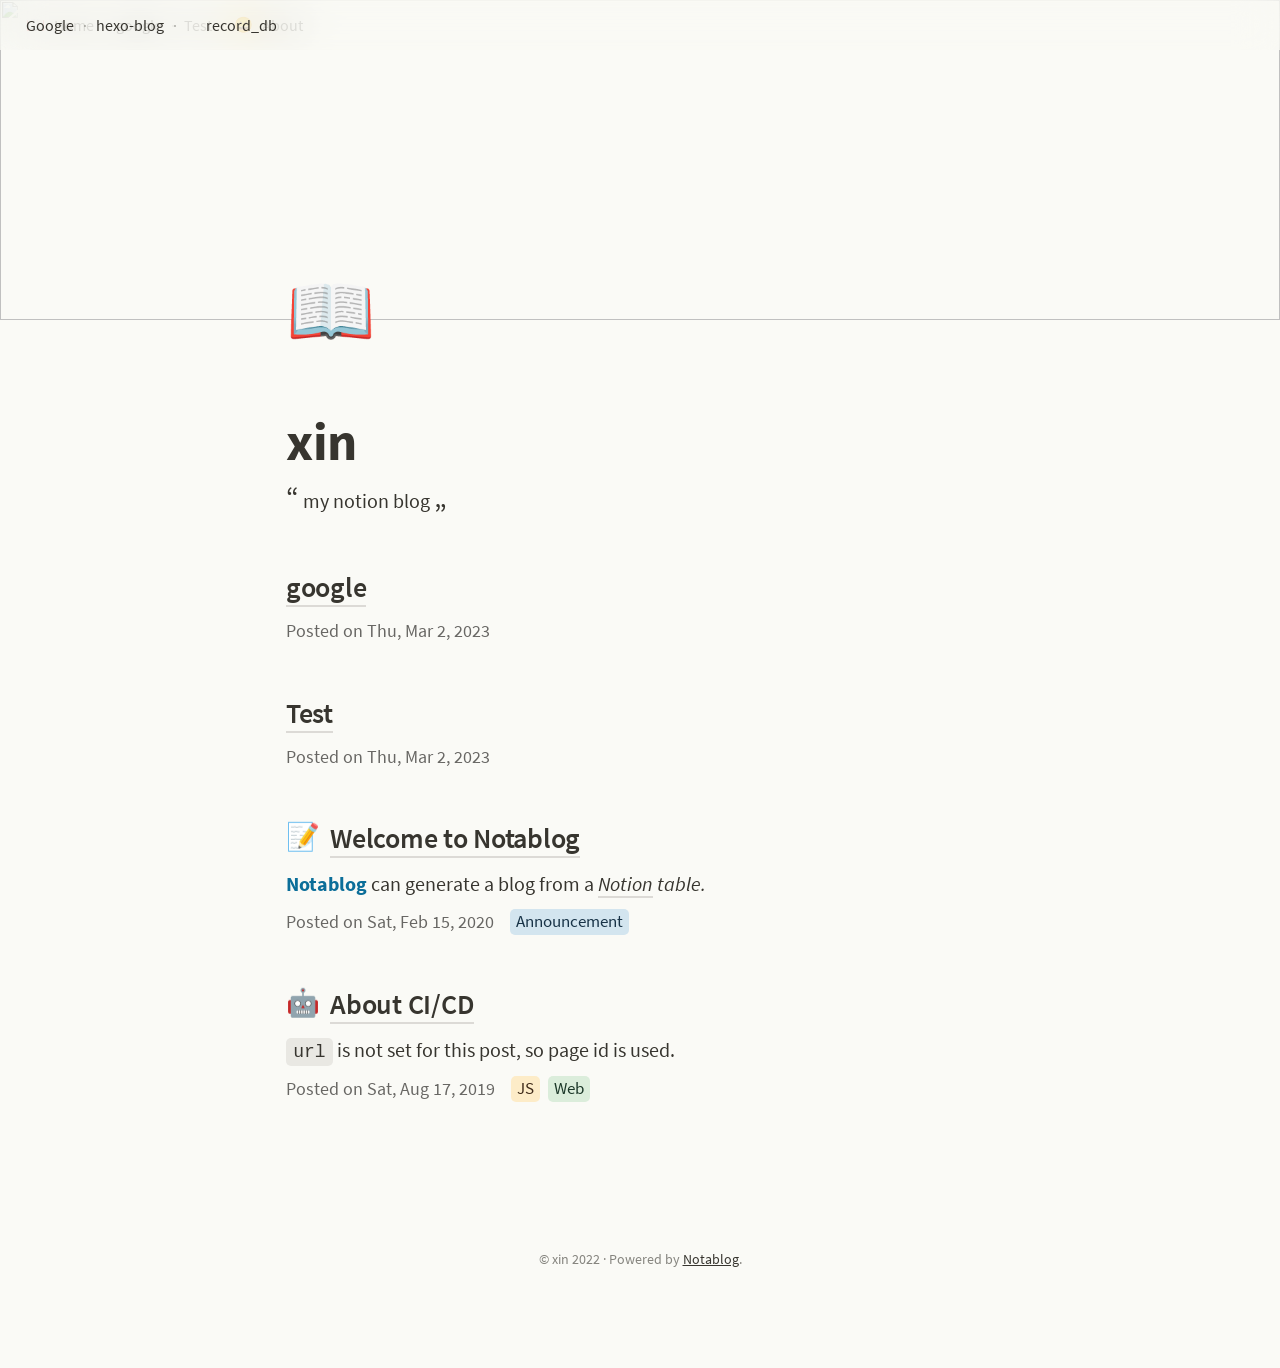
==== commit 7ff5e4a1: "Deploying to doc from @ luoxin971/notion-blog@029490d9f93feca48c0df9f3363f370d36bdcd65 🚀" ====
--- a/index.html
+++ b/index.html
@@ -85,25 +85,26 @@
   
     
   
+</nav>
+
+  <nav class="Navbar-Right">
+  <a href="https://google.com">
+    <div class="Navbar__Btn">
+      <span>Google</span>
+    </div>
+  </a>
   <span class="Navbar__Delim">&centerdot;</span>
-  <a href="https://google.com">
-    <div class="Navbar__Btn">
-      <span>Google</span>
-    </div>
-  </a>
-  
-    
-  
-    
-  
-    
-  
-    
-  
-    
-  
-    
-  
+  <a href="https://blog.luoxin.vip">
+    <div class="Navbar__Btn">
+      <span>hexo-blog</span>
+    </div>
+  </a>
+  <span class="Navbar__Delim">&centerdot;</span>
+  <a href="https://blog.luoxin.vip/record_db">
+    <div class="Navbar__Btn">
+      <span>record_db</span>
+    </div>
+  </a>
 </nav>
 
   <header class="Header">
--- a/css/notablog.css
+++ b/css/notablog.css
@@ -27,7 +27,26 @@
   overflow-x: auto;
 }
 
-.Navbar a {
+.Navbar-Right {
+  display: flex;
+  align-items: center;
+  font-size: 16px;
+  position: fixed;
+  top: 0;
+  right: 0;
+  z-index: 999;
+  width: 100%;
+  height: 50px;
+  padding: 10px 20px;
+  /* Background blur stuff. */
+  background-color: var(--bg-blur);
+  -webkit-backdrop-filter: blur(20px);
+  backdrop-filter: blur(20px);
+  overflow-x: auto;
+}
+
+.Navbar a,
+.Navbar-Right a  {
   color: inherit;
   text-decoration: none;
 }
@@ -35,6 +54,11 @@
 .Navbar a:last-child > .Navbar__Btn {
   /* .nav padding 20px */
   margin-right: 20px;
+}
+
+.Navbar-Right a:last-child > .Navbar__Btn {
+  /* .nav padding 20px */
+  margin-left: 20px;
 }
 
 .Navbar__Btn {
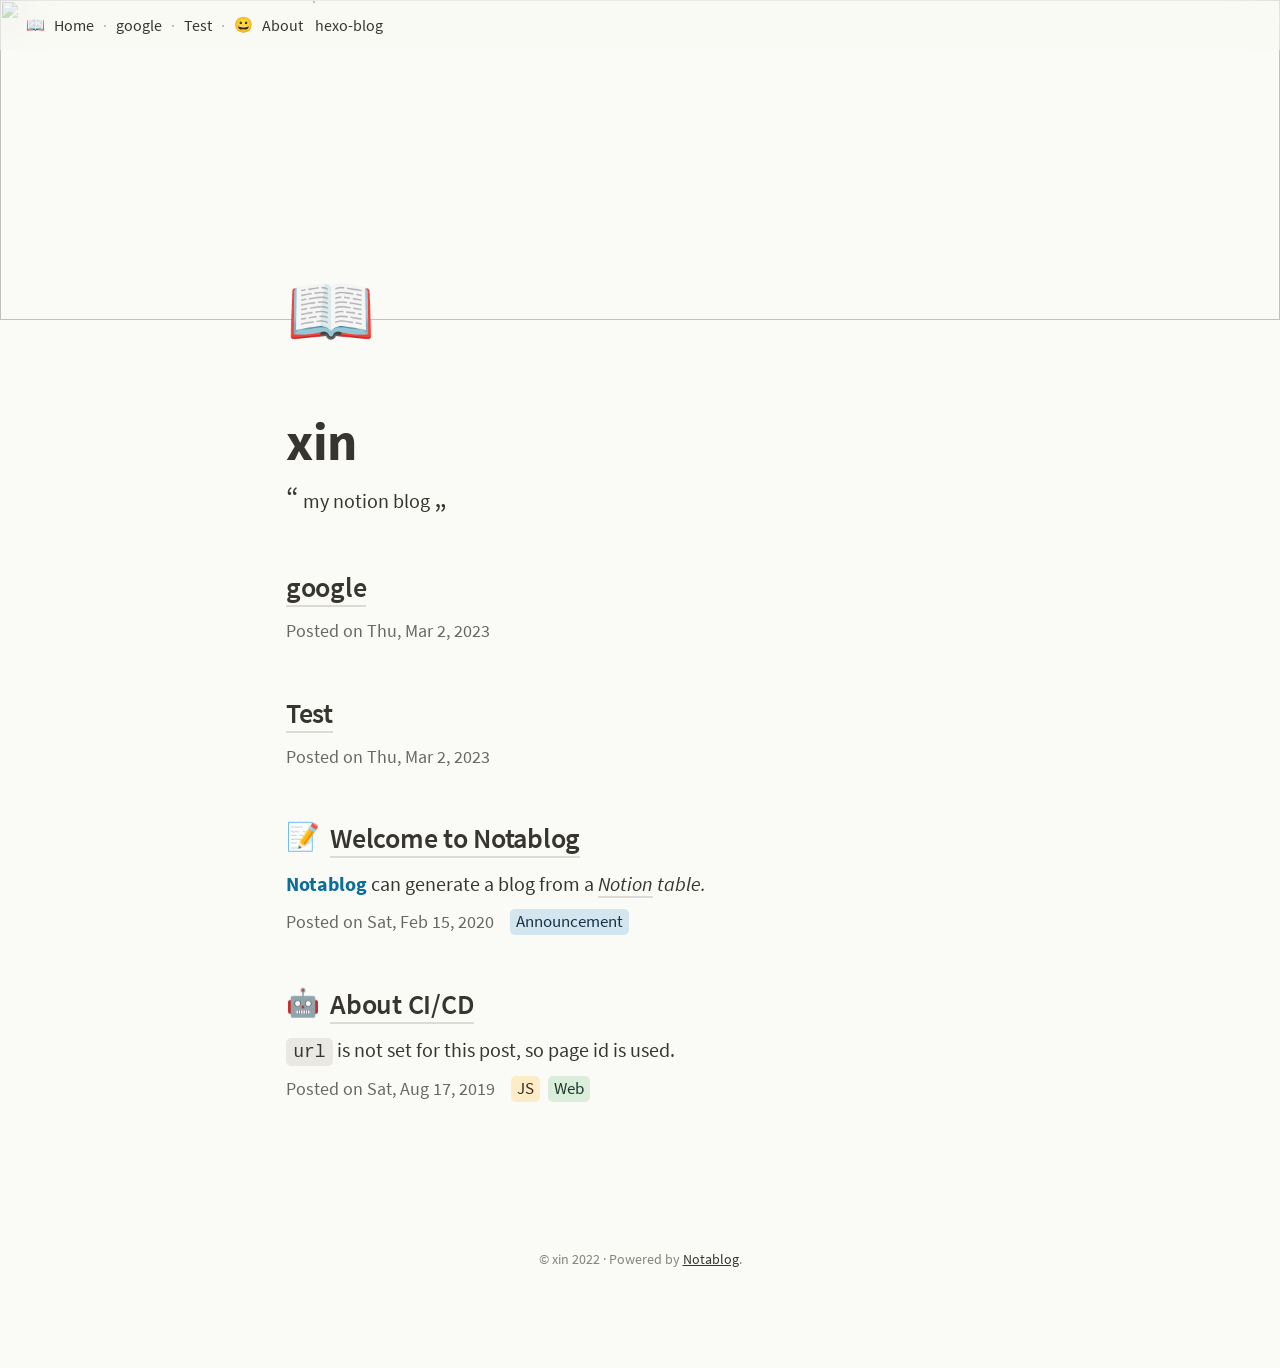
==== commit 4b71f03b: "Deploying to doc from @ luoxin971/notion-blog@cdffbd06842575b32817d59cb97e29152e09c481 🚀" ====
--- a/index.html
+++ b/index.html
@@ -85,26 +85,24 @@
   
     
   
-</nav>
-
-  <nav class="Navbar-Right">
-  <a href="https://google.com">
-    <div class="Navbar__Btn">
-      <span>Google</span>
-    </div>
-  </a>
-  <span class="Navbar__Delim">&centerdot;</span>
-  <a href="https://blog.luoxin.vip">
-    <div class="Navbar__Btn">
-      <span>hexo-blog</span>
-    </div>
-  </a>
-  <span class="Navbar__Delim">&centerdot;</span>
-  <a href="https://blog.luoxin.vip/record_db">
-    <div class="Navbar__Btn">
-      <span>record_db</span>
-    </div>
-  </a>
+  <div  class="Navbar-Right">
+    <a class href="https://google.com">
+      <div class="Navbar__Btn">
+        <span>Google</span>
+      </div>
+    </a>
+    <span class="Navbar__Delim">&centerdot;</span>
+    <a href="https://blog.luoxin.vip">
+      <div class="Navbar__Btn">
+        <span>hexo-blog</span>
+      </div>
+    </a>
+    <span class="Navbar__Delim">&centerdot;</span>
+    <a href="https://blog.luoxin.vip/record_db">
+      <div class="Navbar__Btn">
+        <span>record_db</span>
+    </a>
+  </div>
 </nav>
 
   <header class="Header">
--- a/css/notablog.css
+++ b/css/notablog.css
@@ -27,26 +27,11 @@
   overflow-x: auto;
 }
 
-.Navbar-Right {
-  display: flex;
-  align-items: center;
-  font-size: 16px;
-  position: fixed;
-  top: 0;
-  right: 0;
-  z-index: 999;
-  width: 100%;
-  height: 50px;
-  padding: 10px 20px;
-  /* Background blur stuff. */
-  background-color: var(--bg-blur);
-  -webkit-backdrop-filter: blur(20px);
-  backdrop-filter: blur(20px);
-  overflow-x: auto;
-}
-
-.Navbar a,
-.Navbar-Right a  {
+.Navbar.Navbar-Right {
+  margin-left: auto;
+}
+
+.Navbar a  {
   color: inherit;
   text-decoration: none;
 }
@@ -56,7 +41,7 @@
   margin-right: 20px;
 }
 
-.Navbar-Right a:last-child > .Navbar__Btn {
+.Navbar-Right a:first-child > .Navbar__Btn {
   /* .nav padding 20px */
   margin-left: 20px;
 }
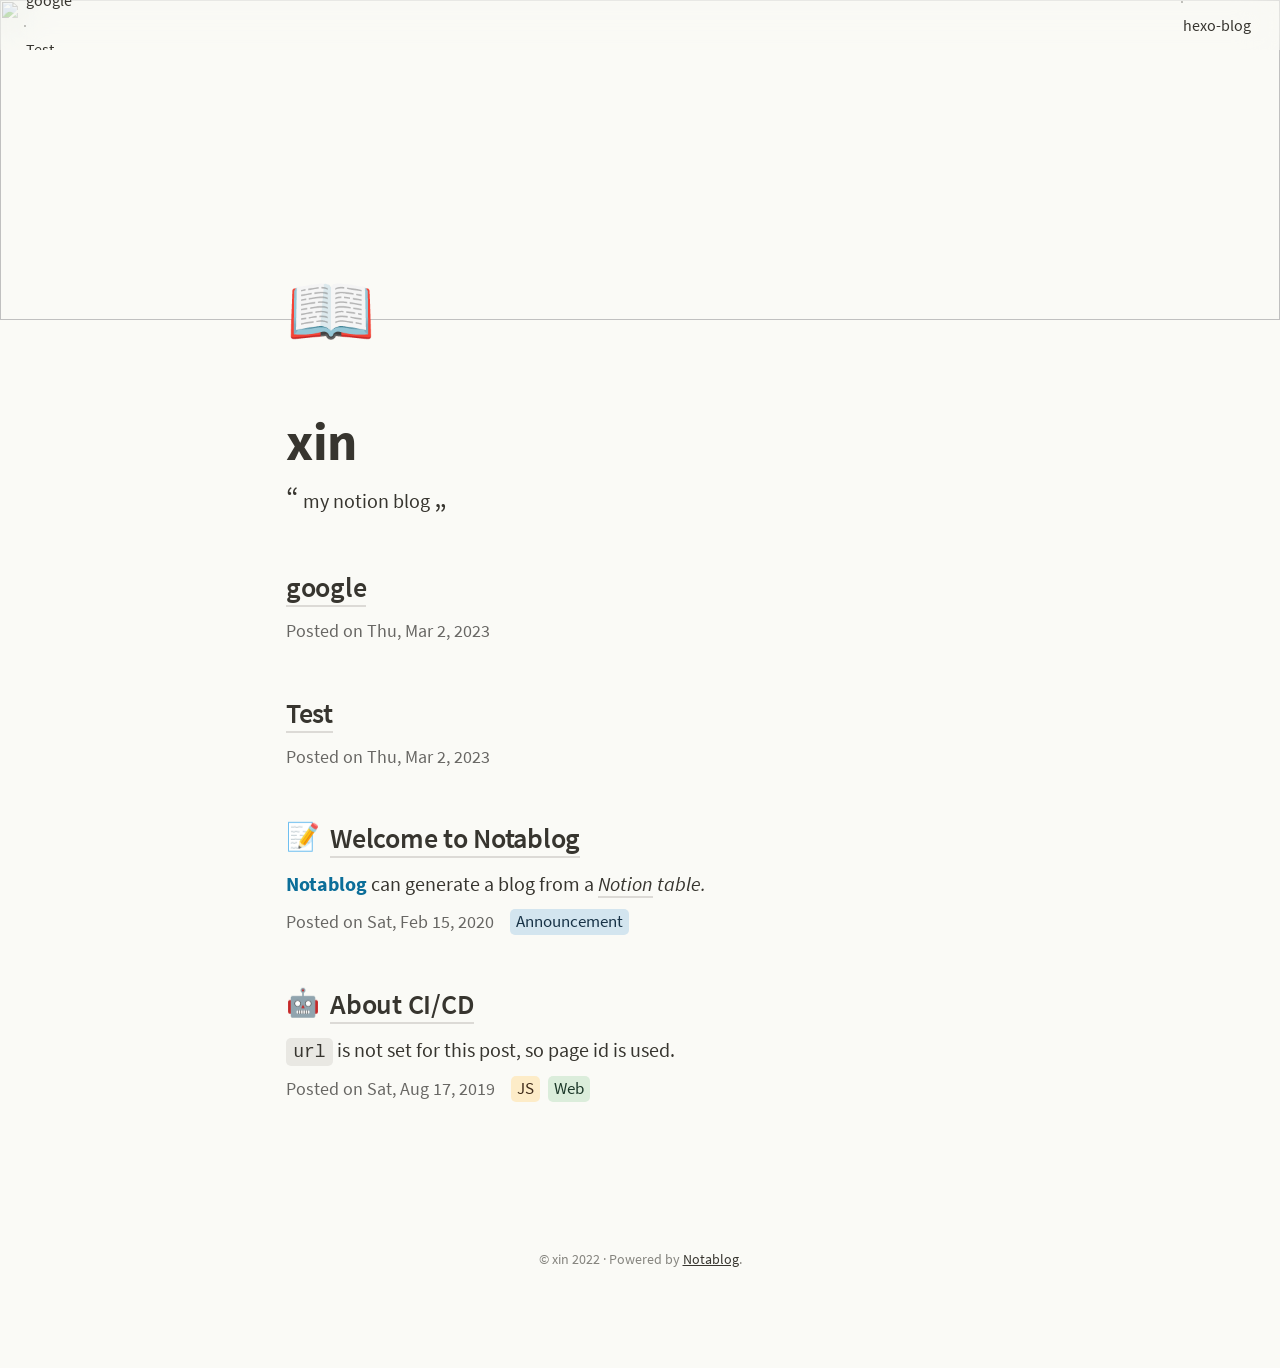
==== commit b61f7f35: "Deploying to doc from @ luoxin971/notion-blog@0a35688d3f4fc0cd6cfb1a6d3d9e9cf2405e09dc 🚀" ====
--- a/index.html
+++ b/index.html
@@ -38,55 +38,57 @@
 
 <body>
   <nav class="Navbar">
-  <a href="index.html">
-    <div class="Navbar__Btn">
-      
-        <span><img class="inline-img-icon" src="data:image/svg+xml,&lt;svg xmlns=%22http://www.w3.org/2000/svg%22 viewBox=%220 0 100 100%22&gt;&lt;text text-anchor=%22middle%22 dominant-baseline=%22middle%22 x=%2250%22 y=%2255%22 font-size=%2280%22&gt;📖&lt;/text&gt;&lt;/svg&gt;"></span>&nbsp;
-      
-      <span>Home</span>
-    </div>
-  </a>
-  
-    
-      <span class="Navbar__Delim">&centerdot;</span>
-      <a href="https:google.com.html">
-        <div class="Navbar__Btn">
-          
-          <span>google</span>
-        </div>
-      </a>
-    
-  
-    
-      <span class="Navbar__Delim">&centerdot;</span>
-      <a href="abc.html">
-        <div class="Navbar__Btn">
-          
-          <span>Test</span>
-        </div>
-      </a>
-    
-  
-    
-  
-    
-  
-    
-      <span class="Navbar__Delim">&centerdot;</span>
-      <a href="about.html">
-        <div class="Navbar__Btn">
-          
-            <span><img class="inline-img-icon" src="data:image/svg+xml,&lt;svg xmlns=%22http://www.w3.org/2000/svg%22 viewBox=%220 0 100 100%22&gt;&lt;text text-anchor=%22middle%22 dominant-baseline=%22middle%22 x=%2250%22 y=%2255%22 font-size=%2280%22&gt;😀&lt;/text&gt;&lt;/svg&gt;"></span>&nbsp;
-          
-          <span>About</span>
-        </div>
-      </a>
-    
-  
-    
-  
-  <div  class="Navbar-Right">
-    <a class href="https://google.com">
+  <div class="left-links">
+    <a href="index.html">
+      <div class="Navbar__Btn">
+        
+          <span><img class="inline-img-icon" src="data:image/svg+xml,&lt;svg xmlns=%22http://www.w3.org/2000/svg%22 viewBox=%220 0 100 100%22&gt;&lt;text text-anchor=%22middle%22 dominant-baseline=%22middle%22 x=%2250%22 y=%2255%22 font-size=%2280%22&gt;📖&lt;/text&gt;&lt;/svg&gt;"></span>&nbsp;
+        
+        <span>Home</span>
+      </div>
+    </a>
+    
+      
+        <span class="Navbar__Delim">&centerdot;</span>
+        <a href="https:google.com.html">
+          <div class="Navbar__Btn">
+            
+            <span>google</span>
+          </div>
+        </a>
+      
+    
+      
+        <span class="Navbar__Delim">&centerdot;</span>
+        <a href="abc.html">
+          <div class="Navbar__Btn">
+            
+            <span>Test</span>
+          </div>
+        </a>
+      
+    
+      
+    
+      
+    
+      
+        <span class="Navbar__Delim">&centerdot;</span>
+        <a href="about.html">
+          <div class="Navbar__Btn">
+            
+              <span><img class="inline-img-icon" src="data:image/svg+xml,&lt;svg xmlns=%22http://www.w3.org/2000/svg%22 viewBox=%220 0 100 100%22&gt;&lt;text text-anchor=%22middle%22 dominant-baseline=%22middle%22 x=%2250%22 y=%2255%22 font-size=%2280%22&gt;😀&lt;/text&gt;&lt;/svg&gt;"></span>&nbsp;
+            
+            <span>About</span>
+          </div>
+        </a>
+      
+    
+      
+    
+  </div>
+  <div class="right-links">
+    <a href="https://google.com">
       <div class="Navbar__Btn">
         <span>Google</span>
       </div>
--- a/css/notablog.css
+++ b/css/notablog.css
@@ -12,6 +12,7 @@
 .Navbar {
   display: flex;
   align-items: center;
+  justify-content: space-between;
   font-size: 16px;
   position: fixed;
   top: 0;
@@ -27,8 +28,16 @@
   overflow-x: auto;
 }
 
-.Navbar.Navbar-Right {
-  margin-left: auto;
+.left-links {
+  float: left;
+  /* Adjust margin as needed
+  margin-left: 20px; */
+}
+
+.right-links {
+  float: right;
+  /* Adjust margin as needed */
+  /* margin-left: 20px; */
 }
 
 .Navbar a  {
@@ -36,12 +45,12 @@
   text-decoration: none;
 }
 
-.Navbar a:last-child > .Navbar__Btn {
+.left-links  a:last-child > .Navbar__Btn {
   /* .nav padding 20px */
   margin-right: 20px;
 }
 
-.Navbar-Right a:first-child > .Navbar__Btn {
+.right-links  a:first-child > .Navbar__Btn {
   /* .nav padding 20px */
   margin-left: 20px;
 }
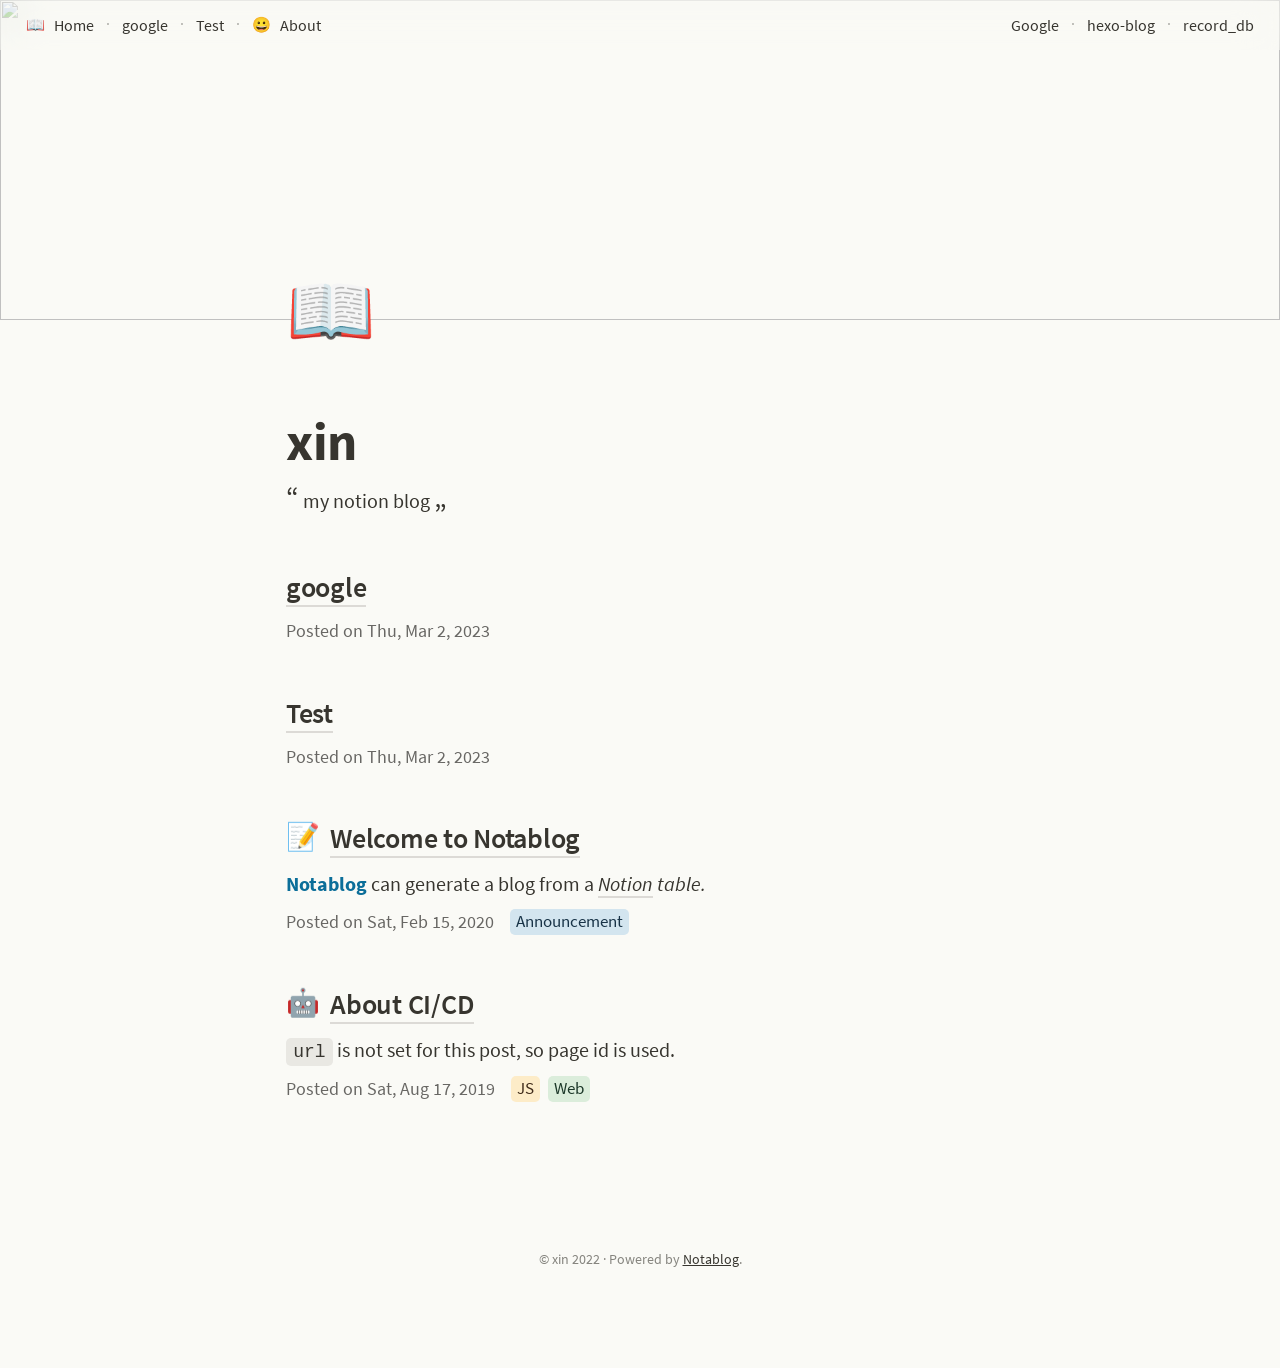
==== commit 6a631887: "Deploying to doc from @ luoxin971/notion-blog@f62ca0c9848588daa2c91c8916cc1c3ec24a29b3 🚀" ====
--- a/index.html
+++ b/index.html
@@ -103,6 +103,7 @@
     <a href="https://blog.luoxin.vip/record_db">
       <div class="Navbar__Btn">
         <span>record_db</span>
+      </div>
     </a>
   </div>
 </nav>
--- a/css/notablog.css
+++ b/css/notablog.css
@@ -41,6 +41,8 @@
 }
 
 .Navbar a  {
+  display: inline-block;
+  vertical-align: middle;
   color: inherit;
   text-decoration: none;
 }
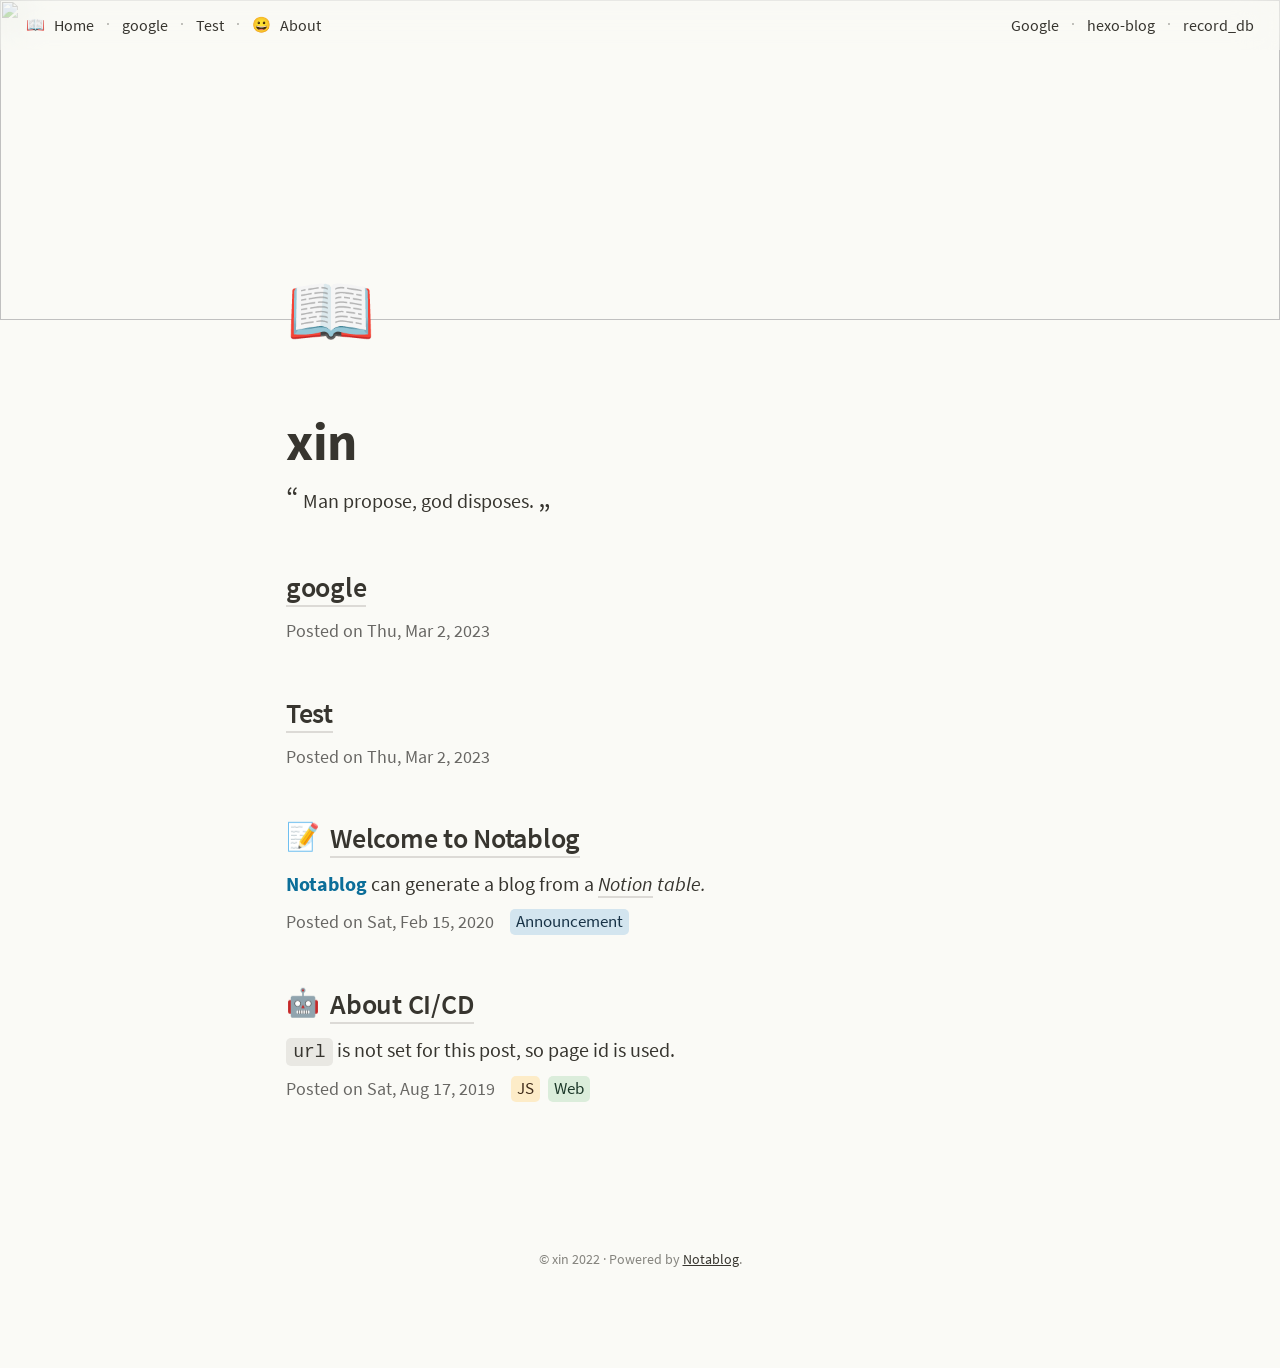
==== commit 8d1c7928: "Deploying to doc from @ zzturn/notion-blog@e44b89688d671cb660992f0de0208446f69c941b 🚀" ====
--- a/index.html
+++ b/index.html
@@ -28,8 +28,8 @@
   <meta property="og:type" content="blog">
   <meta property="og:title" content="xin">
   
-    <meta name="description" content="my notion blog">
-    <meta property="og:description" content="my notion blog">
+    <meta name="description" content="Man propose, god disposes.">
+    <meta property="og:description" content="Man propose, god disposes.">
   
   
     <meta property="og:image" content="data:image/svg+xml,&lt;svg xmlns=%22http://www.w3.org/2000/svg%22 viewBox=%220 0 100 100%22&gt;&lt;text text-anchor=%22middle%22 dominant-baseline=%22middle%22 x=%2250%22 y=%2255%22 font-size=%2280%22&gt;📖&lt;/text&gt;&lt;/svg&gt;">
@@ -125,7 +125,7 @@
     
       <div class="Header__Desc">
         <span class="Header__DescBigQuoteMark">&ldquo;</span>
-        <span class="SemanticStringArray"><span class="SemanticString">my notion blog</span></span>
+        <span class="SemanticStringArray"><span class="SemanticString">Man propose, god disposes.</span></span>
         <span class="Header__DescBigQuoteMark">&bdquo;</span>
       </div>
     
